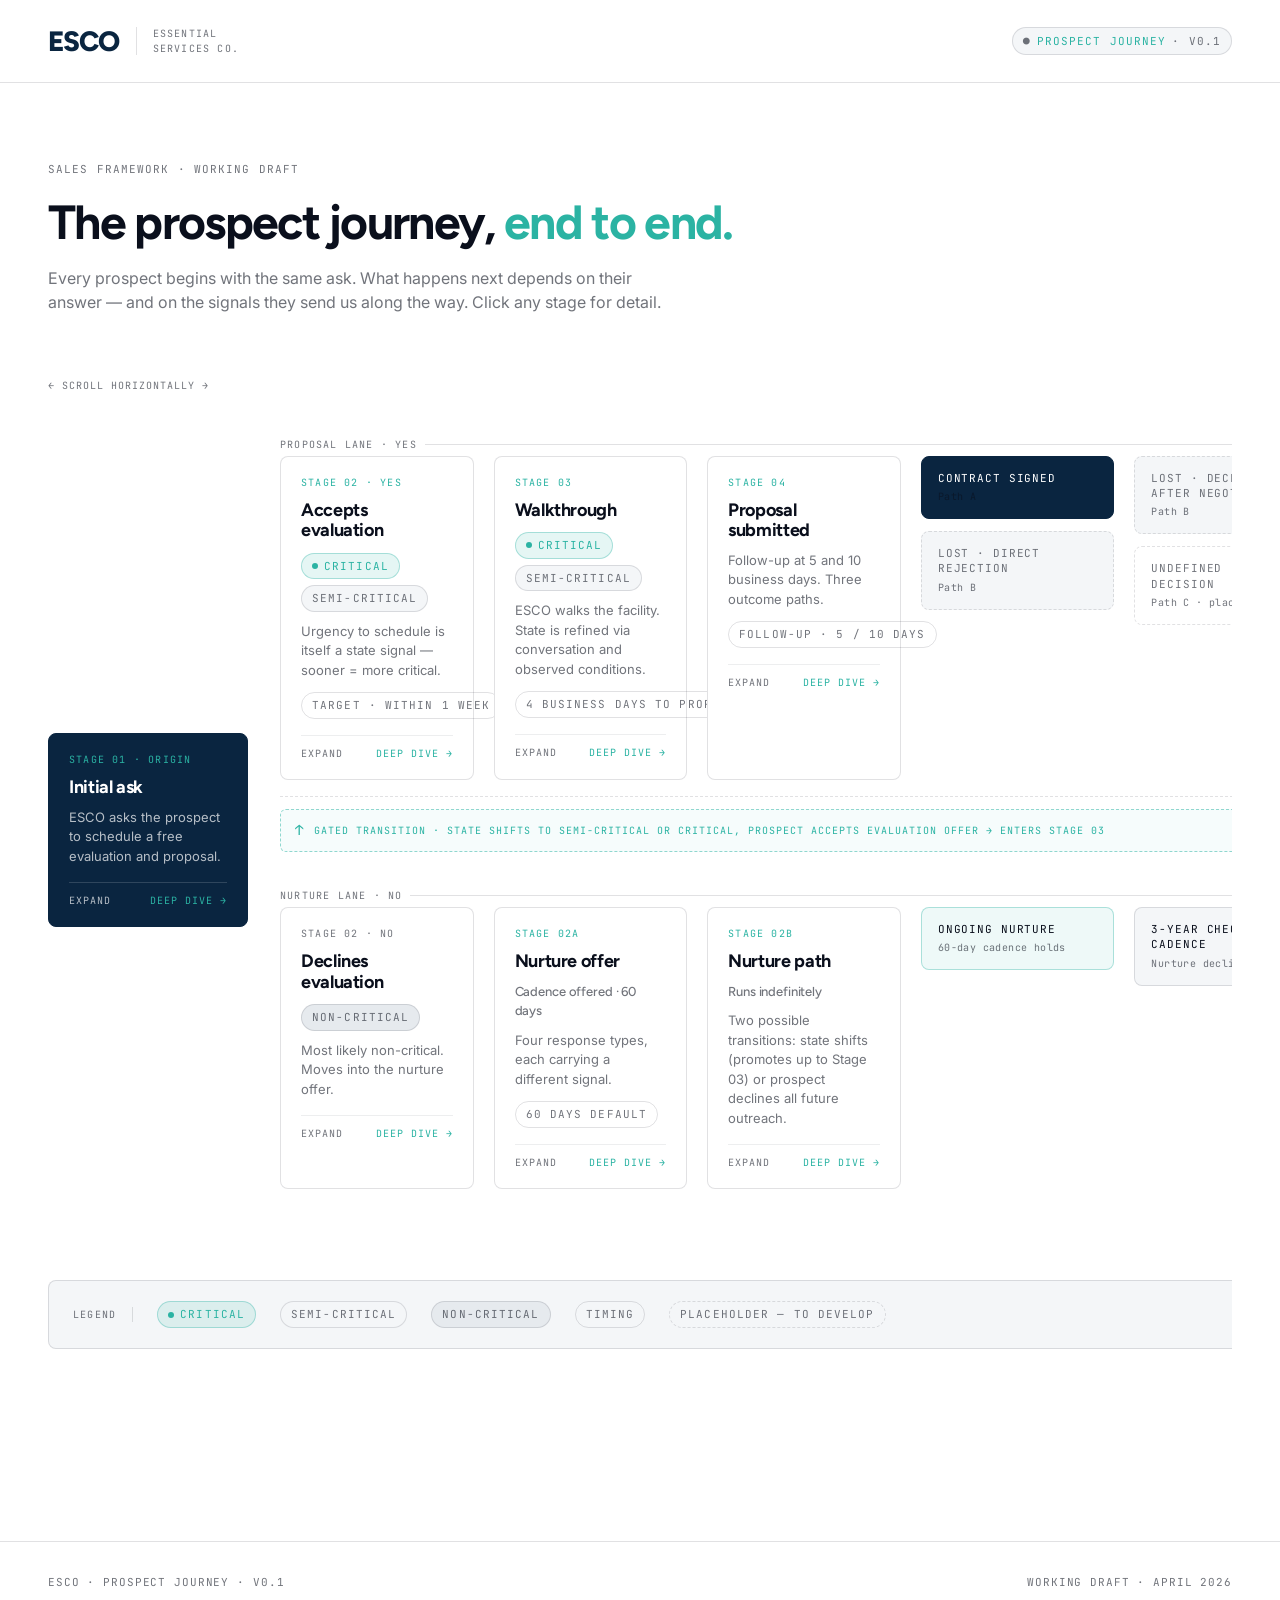
==== index.html @ 33925406 "build site map" ====
<!doctype html>
<html lang="en">
<head>
<meta charset="utf-8" />
<meta name="viewport" content="width=device-width, initial-scale=1" />
<title>ESCO — Prospect Journey</title>
<link rel="preconnect" href="https://fonts.googleapis.com">
<link rel="preconnect" href="https://fonts.gstatic.com" crossorigin>
<link rel="stylesheet" href="https://fonts.googleapis.com/css2?family=Figtree:wght@400;500;600;700;800&family=Inter:wght@400;500;600;700&family=JetBrains+Mono:wght@400;500&display=swap" />
<link rel="stylesheet" href="esco.css" />
<style>
  /* Journey map layout ---------------------------- */
  .journey {
    padding: 20px 0 96px;
    overflow-x: auto;
  }
  .journey-scroll {
    min-width: 1280px;
  }
  .lane-labels {
    display: grid;
    grid-template-columns: 180px 1fr;
    gap: 24px;
    margin-bottom: 16px;
  }
  .lane-labels .label-col {
    display: flex;
    flex-direction: column;
    gap: 8px;
  }
  .lane-labels .lane-label {
    font-family: var(--mono);
    font-size: 10px;
    letter-spacing: 0.12em;
    text-transform: uppercase;
    color: var(--muted);
  }

  /* Two-lane grid --------------------------------- */
  .journey-grid {
    display: grid;
    grid-template-columns: 200px 1fr;
    gap: 32px;
    align-items: stretch;
  }
  .origin-col {
    display: flex;
    align-items: center;
  }
  .lanes {
    display: grid;
    grid-template-rows: 1fr auto 1fr;
    gap: 0;
    position: relative;
  }
  .lane {
    position: relative;
    padding: 16px 0;
  }
  .lane-proposal {
    border-bottom: 1px dashed var(--line);
  }
  .lane-nurture {
    padding-top: 24px;
  }
  .lane-gap {
    min-height: 48px;
    position: relative;
  }

  /* Stage cards ----------------------------------- */
  .stage-row {
    display: grid;
    grid-template-columns: repeat(auto-fit, minmax(220px, 1fr));
    gap: 24px;
    align-items: start;
  }
  .stage {
    background: var(--paper);
    border: 1px solid var(--line);
    border-radius: 8px;
    padding: 18px 20px;
    display: flex;
    flex-direction: column;
    gap: 10px;
    cursor: pointer;
    transition: border-color 0.15s ease, transform 0.15s ease, box-shadow 0.15s ease;
    text-decoration: none;
    color: inherit;
    position: relative;
  }
  .stage:hover {
    border-color: var(--primary);
    transform: translateY(-1px);
    box-shadow: 0 8px 24px rgba(10, 37, 64, 0.08);
  }
  .stage .stage-num {
    font-family: var(--mono);
    font-size: 10px;
    letter-spacing: 0.12em;
    text-transform: uppercase;
    color: var(--accent);
  }
  .stage .stage-title {
    font-family: var(--display);
    font-weight: 700;
    font-size: 18px;
    letter-spacing: -0.02em;
    line-height: 1.15;
    color: var(--ink);
  }
  .stage .stage-sub {
    font-family: var(--display);
    font-weight: 500;
    font-size: 13px;
    color: var(--muted);
    letter-spacing: -0.01em;
  }
  .stage .stage-body {
    font-size: 13px;
    color: var(--muted);
    line-height: 1.5;
  }
  .stage .stage-chips {
    display: flex;
    flex-wrap: wrap;
    gap: 6px;
    margin-top: 2px;
  }
  .stage .stage-footer {
    display: flex;
    justify-content: space-between;
    align-items: center;
    margin-top: 6px;
    padding-top: 10px;
    border-top: 1px solid var(--line-soft);
  }
  .stage .expand-btn {
    font-family: var(--mono);
    font-size: 10px;
    letter-spacing: 0.1em;
    text-transform: uppercase;
    color: var(--muted);
    background: transparent;
    border: none;
    cursor: pointer;
    padding: 0;
  }
  .stage .expand-btn:hover { color: var(--ink); }
  .stage .deep-link {
    font-family: var(--mono);
    font-size: 10px;
    letter-spacing: 0.1em;
    text-transform: uppercase;
    color: var(--accent);
  }
  .stage .expandable {
    display: none;
    font-size: 13px;
    color: var(--ink);
    line-height: 1.5;
    padding-top: 8px;
    border-top: 1px dashed var(--line);
    margin-top: 4px;
  }
  .stage.open .expandable { display: block; }
  .stage .expandable ul {
    margin: 6px 0 0;
    padding-left: 18px;
    color: var(--muted);
  }
  .stage .expandable li { margin-bottom: 4px; }

  /* Origin stage (Stage 1) ------------------------ */
  .stage-origin {
    background: var(--primary);
    color: #fff;
    border-color: var(--primary);
    min-height: 180px;
    justify-content: center;
  }
  .stage-origin:hover { border-color: var(--accent); }
  .stage-origin .stage-num { color: var(--accent); }
  .stage-origin .stage-title { color: #fff; }
  .stage-origin .stage-body { color: rgba(255,255,255,0.7); }
  .stage-origin .stage-footer { border-top-color: rgba(255,255,255,0.15); }
  .stage-origin .expand-btn { color: rgba(255,255,255,0.7); }
  .stage-origin .expand-btn:hover { color: #fff; }
  .stage-origin .deep-link { color: var(--accent); }

  /* Stage 2 decision variants --------------------- */
  .stage-decision-yes .stage-num { color: var(--accent); }
  .stage-decision-no .stage-num { color: var(--muted); }

  /* Termini --------------------------------------- */
  .terminus {
    border: 1px solid var(--line);
    border-radius: 8px;
    padding: 14px 16px;
    background: var(--paper-2);
    font-family: var(--mono);
    font-size: 11px;
    letter-spacing: 0.08em;
    text-transform: uppercase;
    color: var(--ink);
    line-height: 1.4;
  }
  .terminus.terminus-win {
    background: var(--primary);
    color: #fff;
    border-color: var(--primary);
  }
  .terminus.terminus-loss {
    border-style: dashed;
    color: var(--muted);
  }
  .terminus.terminus-placeholder {
    border-style: dashed;
    background: transparent;
    color: var(--muted);
  }
  .terminus.terminus-ongoing {
    background: rgba(43, 179, 163, 0.08);
    border-color: rgba(43, 179, 163, 0.35);
    color: var(--ink);
  }
  .terminus small {
    display: block;
    font-weight: 400;
    color: var(--muted);
    font-size: 10px;
    margin-top: 4px;
    text-transform: none;
    letter-spacing: 0.04em;
  }

  /* Flow section layout --------------------------- */
  .flow-col {
    display: flex;
    flex-direction: column;
    gap: 20px;
  }
  .flow-col > .flow-row {
    display: grid;
    grid-template-columns: repeat(4, minmax(0, 1fr));
    gap: 20px;
    align-items: stretch;
  }
  .flow-row.cols-3 { grid-template-columns: repeat(3, minmax(0, 1fr)); }
  .flow-row.cols-2 { grid-template-columns: repeat(2, minmax(0, 1fr)); }
  .flow-row.cols-5 { grid-template-columns: repeat(5, minmax(0, 1fr)); }

  .flow-label {
    font-family: var(--mono);
    font-size: 10px;
    letter-spacing: 0.12em;
    text-transform: uppercase;
    color: var(--muted);
    display: flex;
    align-items: center;
    gap: 8px;
    margin-bottom: 4px;
  }
  .flow-label::after {
    content: "";
    flex: 1;
    height: 1px;
    background: var(--line);
  }

  /* Gated transition marker ----------------------- */
  .gate-marker {
    position: relative;
    margin: 12px 0;
    border: 1px dashed rgba(43, 179, 163, 0.5);
    background: rgba(43, 179, 163, 0.04);
    border-radius: 6px;
    padding: 10px 14px;
    font-family: var(--mono);
    font-size: 10px;
    letter-spacing: 0.1em;
    text-transform: uppercase;
    color: var(--accent);
    display: flex;
    align-items: center;
    gap: 10px;
  }
  .gate-marker::before {
    content: "↑";
    font-size: 14px;
    font-weight: bold;
  }

  /* Legend ---------------------------------------- */
  .legend {
    margin: 40px 0 0;
    padding: 20px 24px;
    background: var(--paper-2);
    border: 1px solid var(--line);
    border-radius: 8px;
    display: flex;
    flex-wrap: wrap;
    gap: 24px;
    align-items: center;
  }
  .legend-title {
    font-family: var(--mono);
    font-size: 10px;
    letter-spacing: 0.12em;
    text-transform: uppercase;
    color: var(--muted);
    padding-right: 16px;
    border-right: 1px solid var(--line);
  }
  .legend-item {
    display: flex;
    align-items: center;
    gap: 8px;
    font-size: 12px;
    color: var(--muted);
  }

  /* Horizontal scroll hint ------------------------ */
  .scroll-hint {
    display: none;
    font-family: var(--mono);
    font-size: 10px;
    letter-spacing: 0.1em;
    text-transform: uppercase;
    color: var(--muted);
    padding: 8px 0;
  }
  @media (max-width: 1280px) {
    .scroll-hint { display: block; }
  }
</style>
</head>
<body>

<header class="site-header">
  <div class="container">
    <div class="logo-lockup">
      <span class="wordmark">ESCO</span>
      <span class="divider"></span>
      <span class="subtext">Essential<br>Services Co.</span>
    </div>
    <span class="kicker">● <span style="color:var(--accent)">Prospect Journey</span> · v0.1</span>
  </div>
</header>

<main class="container">

  <section class="page-intro">
    <span class="kicker plain">Sales Framework · Working Draft</span>
    <h1>The prospect journey, <em>end to end.</em></h1>
    <p class="lede">Every prospect begins with the same ask. What happens next depends on their answer — and on the signals they send us along the way. Click any stage for detail.</p>
  </section>

  <div class="scroll-hint">← scroll horizontally →</div>

  <section class="journey">
    <div class="journey-scroll">

      <div class="journey-grid">

        <!-- ORIGIN: Stage 1 ---------------------- -->
        <div class="origin-col">
          <a href="stage-1.html" class="stage stage-origin" data-stage="1">
            <span class="stage-num">Stage 01 · Origin</span>
            <span class="stage-title">Initial ask</span>
            <div class="stage-body">ESCO asks the prospect to schedule a free evaluation and proposal.</div>
            <div class="stage-footer">
              <button class="expand-btn" type="button" onclick="toggleStage(event, this)">Expand</button>
              <span class="deep-link">Deep dive →</span>
            </div>
            <div class="expandable">
              This is the same opening ask for every prospect, regardless of size or vertical. The response sends them down one of two lanes.
            </div>
          </a>
        </div>

        <!-- LANES ------------------------------- -->
        <div class="lanes">

          <!-- PROPOSAL LANE (TOP) -->
          <div class="lane lane-proposal">
            <div class="flow-label">Proposal Lane · Yes</div>

            <div class="flow-col">
              <div class="flow-row cols-5">

                <!-- Stage 2 Yes -->
                <a href="stage-2.html" class="stage stage-decision-yes" data-stage="2y">
                  <span class="stage-num">Stage 02 · Yes</span>
                  <span class="stage-title">Accepts evaluation</span>
                  <div class="stage-chips">
                    <span class="chip chip-critical">Critical</span>
                    <span class="chip chip-semi">Semi-critical</span>
                  </div>
                  <div class="stage-body">Urgency to schedule is itself a state signal — sooner = more critical.</div>
                  <div class="stage-chips">
                    <span class="chip chip-timing">Target · within 1 week</span>
                  </div>
                  <div class="stage-footer">
                    <button class="expand-btn" type="button" onclick="toggleStage(event, this)">Expand</button>
                    <span class="deep-link">Deep dive →</span>
                  </div>
                  <div class="expandable">
                    Walkthrough interval is typically set by the prospect, not ESCO. Very short requested intervals (days, not weeks) read as critical.
                  </div>
                </a>

                <!-- Stage 3 -->
                <a href="stage-3.html" class="stage" data-stage="3">
                  <span class="stage-num">Stage 03</span>
                  <span class="stage-title">Walkthrough</span>
                  <div class="stage-chips">
                    <span class="chip chip-critical">Critical</span>
                    <span class="chip chip-semi">Semi-critical</span>
                  </div>
                  <div class="stage-body">ESCO walks the facility. State is refined via conversation and observed conditions.</div>
                  <div class="stage-chips">
                    <span class="chip chip-timing">4 Business Days to Proposal</span>
                  </div>
                  <div class="stage-footer">
                    <button class="expand-btn" type="button" onclick="toggleStage(event, this)">Expand</button>
                    <span class="deep-link">Deep dive →</span>
                  </div>
                  <div class="expandable">
                    A proposal is always produced. Where constraints would disqualify, ESCO prices the proposal to the constraint instead of declining.
                  </div>
                </a>

                <!-- Stage 4 -->
                <a href="stage-4.html" class="stage" data-stage="4">
                  <span class="stage-num">Stage 04</span>
                  <span class="stage-title">Proposal submitted</span>
                  <div class="stage-body">Follow-up at 5 and 10 business days. Three outcome paths.</div>
                  <div class="stage-chips">
                    <span class="chip chip-timing">Follow-up · 5 / 10 days</span>
                  </div>
                  <div class="stage-footer">
                    <button class="expand-btn" type="button" onclick="toggleStage(event, this)">Expand</button>
                    <span class="deep-link">Deep dive →</span>
                  </div>
                  <div class="expandable">
                    <strong>Path A:</strong> accepted → references → negotiation → signed.<br>
                    <strong>Path B:</strong> rejected (direct or post-negotiation).<br>
                    <strong>Path C:</strong> no clear decision communicated.
                  </div>
                </a>

                <!-- Termini column 1 -->
                <div class="flow-col" style="gap: 12px;">
                  <div class="terminus terminus-win">
                    Contract signed
                    <small>Path A</small>
                  </div>
                  <div class="terminus terminus-loss">
                    Lost · direct rejection
                    <small>Path B</small>
                  </div>
                </div>

                <!-- Termini column 2 -->
                <div class="flow-col" style="gap: 12px;">
                  <div class="terminus terminus-loss">
                    Lost · declined after negotiation
                    <small>Path B</small>
                  </div>
                  <div class="terminus terminus-placeholder">
                    Undefined · no clear decision
                    <small>Path C · placeholder</small>
                  </div>
                </div>

              </div>
            </div>
          </div>

          <!-- GATE MARKER -->
          <div class="lane-gap">
            <div class="gate-marker">
              Gated transition · state shifts to semi-critical or critical, prospect accepts evaluation offer → enters Stage 03
            </div>
          </div>

          <!-- NURTURE LANE (BOTTOM) -->
          <div class="lane lane-nurture">
            <div class="flow-label">Nurture Lane · No</div>

            <div class="flow-col">
              <div class="flow-row cols-5">

                <!-- Stage 2 No -->
                <a href="stage-2.html" class="stage stage-decision-no" data-stage="2n">
                  <span class="stage-num">Stage 02 · No</span>
                  <span class="stage-title">Declines evaluation</span>
                  <div class="stage-chips">
                    <span class="chip chip-non">Non-critical</span>
                  </div>
                  <div class="stage-body">Most likely non-critical. Moves into the nurture offer.</div>
                  <div class="stage-footer">
                    <button class="expand-btn" type="button" onclick="toggleStage(event, this)">Expand</button>
                    <span class="deep-link">Deep dive →</span>
                  </div>
                  <div class="expandable">
                    The "no" here is a signal but not a final state — state can shift as facility conditions or leadership change.
                  </div>
                </a>

                <!-- Stage 2a -->
                <a href="stage-2a.html" class="stage" data-stage="2a">
                  <span class="stage-num">Stage 02a</span>
                  <span class="stage-title">Nurture offer</span>
                  <div class="stage-sub">Cadence offered · 60 days</div>
                  <div class="stage-body">Four response types, each carrying a different signal.</div>
                  <div class="stage-chips">
                    <span class="chip chip-timing">60 Days default</span>
                  </div>
                  <div class="stage-footer">
                    <button class="expand-btn" type="button" onclick="toggleStage(event, this)">Expand</button>
                    <span class="deep-link">Deep dive →</span>
                  </div>
                  <div class="expandable">
                    <ul>
                      <li>Eager → likely semi-critical</li>
                      <li>Sets specific date / alt. cadence → likely semi-critical</li>
                      <li>Accepts hedgingly / asks to extend → likely non-critical</li>
                      <li>Declines nurture → 3-year check-in</li>
                    </ul>
                  </div>
                </a>

                <!-- Stage 2b -->
                <a href="stage-2b.html" class="stage" data-stage="2b">
                  <span class="stage-num">Stage 02b</span>
                  <span class="stage-title">Nurture path</span>
                  <div class="stage-sub">Runs indefinitely</div>
                  <div class="stage-body">Two possible transitions: state shifts (promotes up to Stage 03) or prospect declines all future outreach.</div>
                  <div class="stage-footer">
                    <button class="expand-btn" type="button" onclick="toggleStage(event, this)">Expand</button>
                    <span class="deep-link">Deep dive →</span>
                  </div>
                  <div class="expandable">
                    State-change signals: requests for shorter follow-up intervals, acceptance of a walkthrough, communication of dissatisfaction with current vendor.
                  </div>
                </a>

                <!-- Nurture termini column 1 -->
                <div class="flow-col" style="gap: 12px;">
                  <div class="terminus terminus-ongoing">
                    Ongoing nurture
                    <small>60-day cadence holds</small>
                  </div>
                </div>

                <!-- Nurture termini column 2 -->
                <div class="flow-col" style="gap: 12px;">
                  <div class="terminus">
                    3-year check-in cadence
                    <small>Nurture declined</small>
                  </div>
                </div>

              </div>
            </div>
          </div>
        </div>

      </div>

      <!-- LEGEND ------------------------------------ -->
      <div class="legend">
        <span class="legend-title">Legend</span>
        <span class="legend-item"><span class="chip chip-critical">Critical</span></span>
        <span class="legend-item"><span class="chip chip-semi">Semi-critical</span></span>
        <span class="legend-item"><span class="chip chip-non">Non-critical</span></span>
        <span class="legend-item"><span class="chip chip-timing">Timing</span></span>
        <span class="legend-item"><span class="chip chip-placeholder">Placeholder — to develop</span></span>
      </div>

    </div>
  </section>

</main>

<footer class="site-footer">
  <div class="container">
    <span>ESCO · Prospect Journey · v0.1</span>
    <span>Working draft · April 2026</span>
  </div>
</footer>

<script>
  function toggleStage(e, btn) {
    e.preventDefault();
    e.stopPropagation();
    const card = btn.closest('.stage');
    const isOpen = card.classList.toggle('open');
    btn.textContent = isOpen ? 'Collapse' : 'Expand';
  }
</script>

</body>
</html>
---- esco.css ----
/* ESCO — shared styles
   Tokens and patterns per brand spec v0.1
   ======================================= */

:root {
  --primary: #0A2540;
  --primary-2: #0D2D4D;
  --accent:  #2BB3A3;
  --paper:   #FFFFFF;
  --paper-2: #F4F6F8;
  --paper-3: #E6EAEE;
  --ink:     #0A0F1C;
  --line:      rgba(10, 15, 28, 0.12);
  --line-soft: rgba(10, 15, 28, 0.07);
  --muted:     rgba(10, 15, 28, 0.58);

  --display: 'Figtree', system-ui, sans-serif;
  --body:    'Inter', system-ui, sans-serif;
  --mono:    'JetBrains Mono', ui-monospace, monospace;
}

* { box-sizing: border-box; }
html, body { margin: 0; padding: 0; }
body {
  font-family: var(--body);
  background: var(--paper);
  color: var(--ink);
  line-height: 1.5;
  -webkit-font-smoothing: antialiased;
  -moz-osx-font-smoothing: grayscale;
}

h1, h2, h3, h4 {
  font-family: var(--display);
  font-weight: 700;
  letter-spacing: -0.03em;
  margin: 0;
}

a { color: inherit; text-decoration: none; }

/* Layout ------------------------------------------- */
.container {
  max-width: 1360px;
  margin: 0 auto;
  padding: 0 48px;
}

@media (max-width: 768px) {
  .container { padding: 0 24px; }
}

/* Header ------------------------------------------- */
.site-header {
  border-bottom: 1px solid var(--line);
  background: var(--paper);
}
.site-header .container {
  display: flex;
  align-items: center;
  justify-content: space-between;
  padding-top: 20px;
  padding-bottom: 20px;
}
.logo-lockup {
  display: flex;
  align-items: center;
  gap: 16px;
  color: var(--ink);
}
.logo-lockup .wordmark {
  font-family: var(--display);
  font-weight: 800;
  font-size: 28px;
  letter-spacing: -0.03em;
  color: var(--primary);
}
.logo-lockup .divider {
  width: 1px;
  height: 28px;
  background: var(--line);
}
.logo-lockup .subtext {
  font-family: var(--mono);
  font-size: 10px;
  letter-spacing: 0.12em;
  color: var(--muted);
  text-transform: uppercase;
  line-height: 1.5;
}

/* Kicker chips ------------------------------------- */
.kicker {
  display: inline-flex;
  align-items: center;
  gap: 6px;
  font-family: var(--mono);
  font-size: 11px;
  letter-spacing: 0.1em;
  text-transform: uppercase;
  color: var(--muted);
  background: var(--paper-2);
  border: 1px solid var(--line);
  border-radius: 999px;
  padding: 5px 10px;
}
.kicker.plain {
  background: transparent;
  border: none;
  padding: 0;
}

/* State chips -------------------------------------- */
.chip {
  display: inline-flex;
  align-items: center;
  gap: 6px;
  font-family: var(--mono);
  font-size: 11px;
  letter-spacing: 0.1em;
  text-transform: uppercase;
  border-radius: 999px;
  padding: 4px 10px;
  white-space: nowrap;
}
.chip-critical {
  background: rgba(43, 179, 163, 0.12);
  color: var(--accent);
  border: 1px solid rgba(43, 179, 163, 0.35);
}
.chip-critical::before {
  content: "";
  width: 6px; height: 6px;
  border-radius: 50%;
  background: var(--accent);
}
.chip-semi {
  background: var(--paper-2);
  color: var(--muted);
  border: 1px solid var(--line);
}
.chip-non {
  background: var(--paper-3);
  color: var(--muted);
  border: 1px solid var(--line);
}
.chip-timing {
  background: transparent;
  color: var(--muted);
  border: 1px solid var(--line);
}
.chip-placeholder {
  background: transparent;
  color: var(--muted);
  border: 1px dashed var(--line);
}

/* Buttons & links ---------------------------------- */
.btn {
  display: inline-flex;
  align-items: center;
  gap: 8px;
  padding: 12px 20px;
  border-radius: 4px;
  font-family: var(--body);
  font-weight: 500;
  font-size: 14px;
  cursor: pointer;
  border: 1px solid transparent;
  transition: background 0.15s ease, color 0.15s ease;
}
.btn-primary { background: var(--primary); color: #fff; }
.btn-primary:hover { background: var(--primary-2); }
.btn-ghost {
  background: transparent;
  color: var(--ink);
  border-color: var(--line);
}
.btn-ghost:hover { background: var(--paper-2); }

.text-link {
  font-family: var(--mono);
  font-size: 11px;
  letter-spacing: 0.1em;
  text-transform: uppercase;
  color: var(--accent);
  border-bottom: 1px solid rgba(43, 179, 163, 0.4);
  padding-bottom: 1px;
  transition: border-color 0.15s ease;
}
.text-link:hover { border-bottom-color: var(--accent); }

/* Page kicker / title block ------------------------ */
.page-intro {
  padding: 72px 0 40px;
}
.page-intro .kicker { margin-bottom: 20px; }
.page-intro h1 {
  font-size: 48px;
  line-height: 1.0;
  letter-spacing: -0.035em;
  font-weight: 700;
  max-width: 780px;
}
.page-intro h1 em {
  font-style: normal;
  color: var(--accent);
}
.page-intro .lede {
  margin-top: 20px;
  max-width: 640px;
  color: var(--muted);
  font-size: 16px;
}

/* Footer ------------------------------------------- */
.site-footer {
  margin-top: 96px;
  border-top: 1px solid var(--line);
  padding: 32px 0;
}
.site-footer .container {
  display: flex;
  justify-content: space-between;
  align-items: center;
  font-family: var(--mono);
  font-size: 11px;
  letter-spacing: 0.08em;
  text-transform: uppercase;
  color: var(--muted);
}

/* Deep-dive page layout ---------------------------- */
.stage-nav {
  border-bottom: 1px solid var(--line);
  background: var(--paper-2);
  padding: 14px 0;
}
.stage-nav .container {
  display: flex;
  align-items: center;
  gap: 4px;
  flex-wrap: wrap;
}
.stage-nav .nav-label {
  font-family: var(--mono);
  font-size: 10px;
  letter-spacing: 0.12em;
  text-transform: uppercase;
  color: var(--muted);
  padding-right: 16px;
  border-right: 1px solid var(--line);
  margin-right: 12px;
}
.stage-nav a {
  font-family: var(--mono);
  font-size: 11px;
  letter-spacing: 0.08em;
  text-transform: uppercase;
  color: var(--muted);
  padding: 6px 10px;
  border-radius: 4px;
  transition: background 0.15s ease, color 0.15s ease;
}
.stage-nav a:hover { background: var(--paper); color: var(--ink); }
.stage-nav a.active {
  background: var(--primary);
  color: #fff;
}

.back-link {
  display: inline-flex;
  align-items: center;
  gap: 6px;
  font-family: var(--mono);
  font-size: 11px;
  letter-spacing: 0.1em;
  text-transform: uppercase;
  color: var(--muted);
  margin-bottom: 16px;
}
.back-link:hover { color: var(--ink); }

.detail-grid {
  display: grid;
  grid-template-columns: 1fr 320px;
  gap: 48px;
  align-items: start;
  margin-top: 24px;
}
@media (max-width: 900px) {
  .detail-grid { grid-template-columns: 1fr; gap: 32px; }
}

.detail-main h2 {
  font-size: 20px;
  font-weight: 700;
  letter-spacing: -0.02em;
  margin: 32px 0 12px;
}
.detail-main h2:first-child { margin-top: 0; }
.detail-main p {
  color: var(--ink);
  font-size: 15px;
  max-width: 66ch;
  margin: 0 0 12px;
}
.detail-main ul {
  margin: 0 0 16px;
  padding-left: 20px;
  color: var(--ink);
  font-size: 15px;
}
.detail-main ul li { margin-bottom: 8px; }
.detail-main strong { font-weight: 600; }

.side-card {
  background: var(--paper-2);
  border: 1px solid var(--line);
  border-radius: 8px;
  padding: 20px 22px;
  margin-bottom: 16px;
}
.side-card h3 {
  font-family: var(--mono);
  font-size: 10px;
  letter-spacing: 0.14em;
  text-transform: uppercase;
  color: var(--muted);
  font-weight: 500;
  margin-bottom: 12px;
  letter-spacing: 0.14em;
}
.side-card .chip { margin: 2px 4px 2px 0; }
.side-card p {
  font-size: 13px;
  color: var(--ink);
  margin: 0 0 8px;
}
.side-card p:last-child { margin-bottom: 0; }
.side-card .spec-row {
  display: flex;
  justify-content: space-between;
  padding: 8px 0;
  border-bottom: 1px solid var(--line-soft);
  font-size: 12px;
}
.side-card .spec-row:last-child { border-bottom: none; }
.side-card .spec-row .label {
  font-family: var(--mono);
  color: var(--muted);
  letter-spacing: 0.08em;
  text-transform: uppercase;
  font-size: 10px;
}
.side-card .spec-row .value {
  font-family: var(--mono);
  color: var(--ink);
  font-size: 11px;
}

.signals-list {
  list-style: none;
  padding: 0;
  margin: 0;
}
.signals-list li {
  padding: 10px 0;
  border-bottom: 1px solid var(--line-soft);
  font-size: 13px;
  color: var(--ink);
}
.signals-list li:last-child { border-bottom: none; }
.signals-list li .signal-label {
  display: block;
  font-family: var(--mono);
  font-size: 10px;
  letter-spacing: 0.1em;
  text-transform: uppercase;
  color: var(--muted);
  margin-bottom: 4px;
}
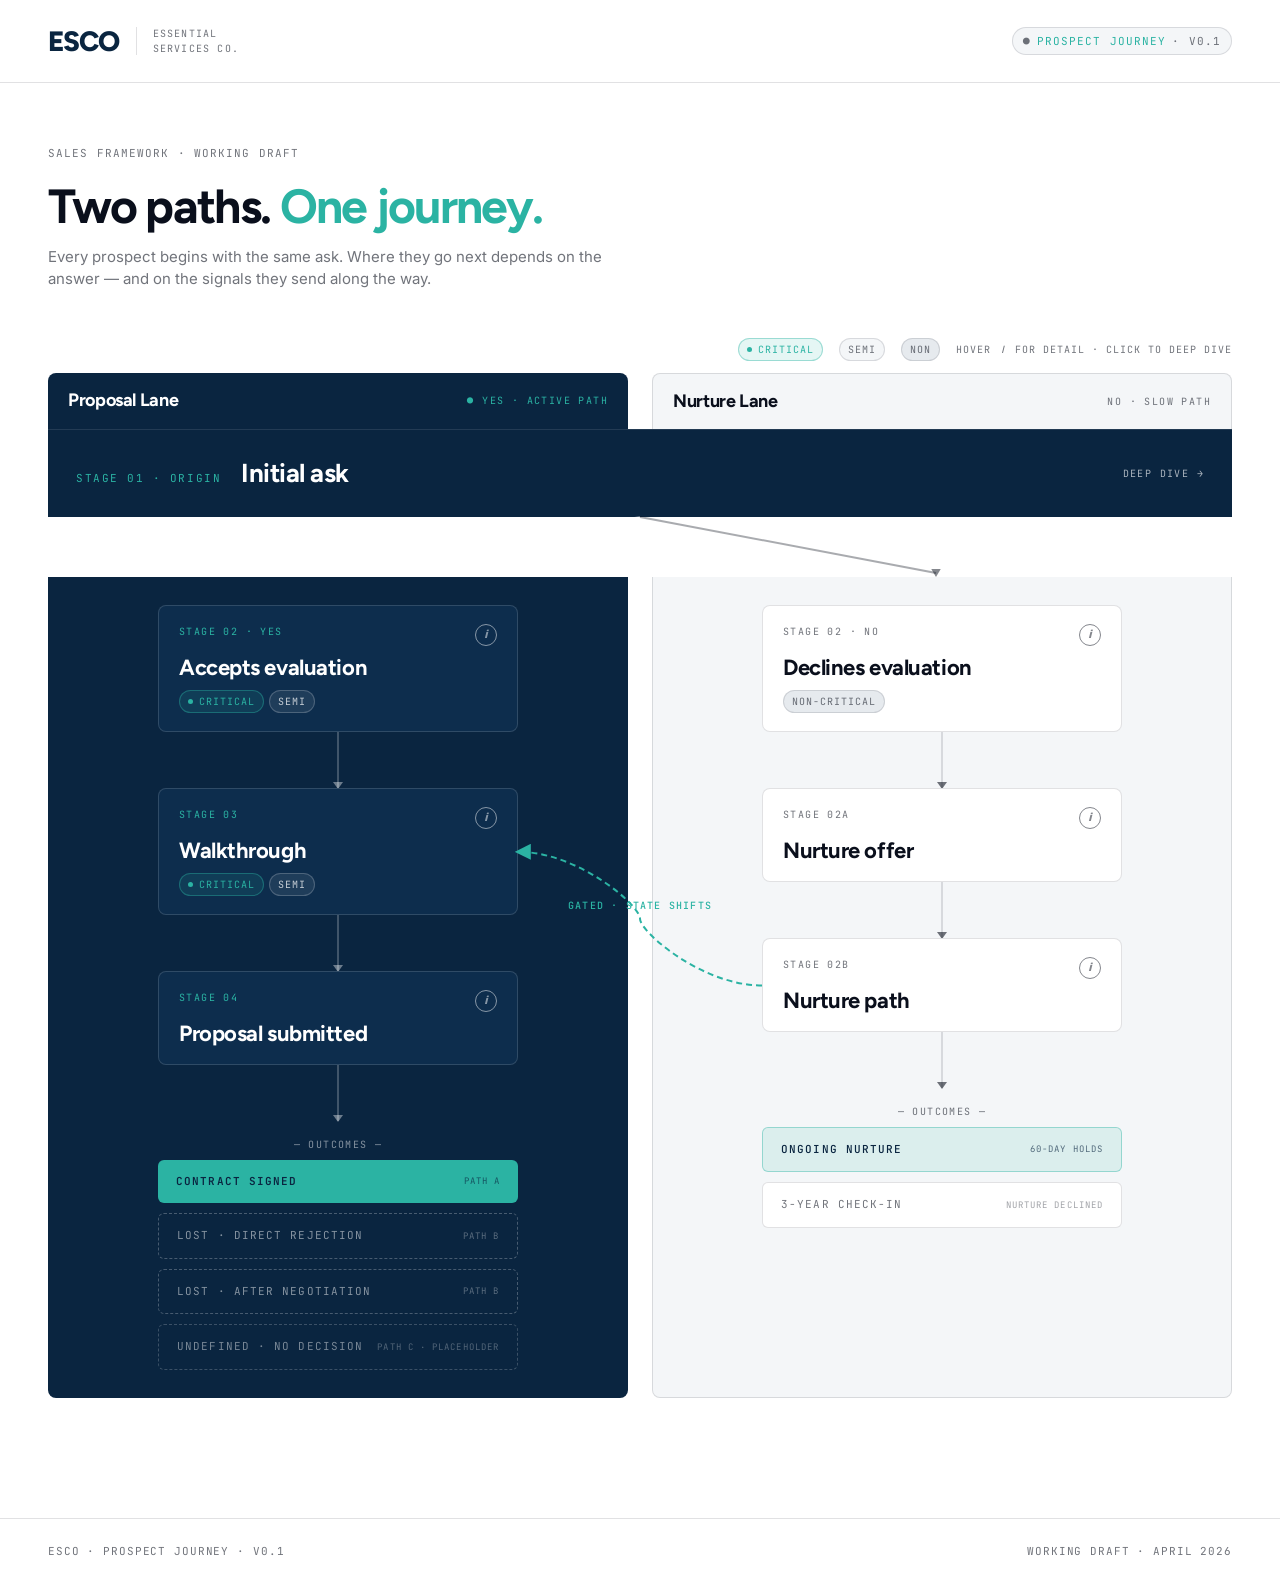
==== commit 5ff638f9: "update layout and style" ====
--- a/index.html
+++ b/index.html
@@ -8,332 +8,6 @@
 <link rel="preconnect" href="https://fonts.gstatic.com" crossorigin>
 <link rel="stylesheet" href="https://fonts.googleapis.com/css2?family=Figtree:wght@400;500;600;700;800&family=Inter:wght@400;500;600;700&family=JetBrains+Mono:wght@400;500&display=swap" />
 <link rel="stylesheet" href="esco.css" />
-<style>
-  /* Journey map layout ---------------------------- */
-  .journey {
-    padding: 20px 0 96px;
-    overflow-x: auto;
-  }
-  .journey-scroll {
-    min-width: 1280px;
-  }
-  .lane-labels {
-    display: grid;
-    grid-template-columns: 180px 1fr;
-    gap: 24px;
-    margin-bottom: 16px;
-  }
-  .lane-labels .label-col {
-    display: flex;
-    flex-direction: column;
-    gap: 8px;
-  }
-  .lane-labels .lane-label {
-    font-family: var(--mono);
-    font-size: 10px;
-    letter-spacing: 0.12em;
-    text-transform: uppercase;
-    color: var(--muted);
-  }
-
-  /* Two-lane grid --------------------------------- */
-  .journey-grid {
-    display: grid;
-    grid-template-columns: 200px 1fr;
-    gap: 32px;
-    align-items: stretch;
-  }
-  .origin-col {
-    display: flex;
-    align-items: center;
-  }
-  .lanes {
-    display: grid;
-    grid-template-rows: 1fr auto 1fr;
-    gap: 0;
-    position: relative;
-  }
-  .lane {
-    position: relative;
-    padding: 16px 0;
-  }
-  .lane-proposal {
-    border-bottom: 1px dashed var(--line);
-  }
-  .lane-nurture {
-    padding-top: 24px;
-  }
-  .lane-gap {
-    min-height: 48px;
-    position: relative;
-  }
-
-  /* Stage cards ----------------------------------- */
-  .stage-row {
-    display: grid;
-    grid-template-columns: repeat(auto-fit, minmax(220px, 1fr));
-    gap: 24px;
-    align-items: start;
-  }
-  .stage {
-    background: var(--paper);
-    border: 1px solid var(--line);
-    border-radius: 8px;
-    padding: 18px 20px;
-    display: flex;
-    flex-direction: column;
-    gap: 10px;
-    cursor: pointer;
-    transition: border-color 0.15s ease, transform 0.15s ease, box-shadow 0.15s ease;
-    text-decoration: none;
-    color: inherit;
-    position: relative;
-  }
-  .stage:hover {
-    border-color: var(--primary);
-    transform: translateY(-1px);
-    box-shadow: 0 8px 24px rgba(10, 37, 64, 0.08);
-  }
-  .stage .stage-num {
-    font-family: var(--mono);
-    font-size: 10px;
-    letter-spacing: 0.12em;
-    text-transform: uppercase;
-    color: var(--accent);
-  }
-  .stage .stage-title {
-    font-family: var(--display);
-    font-weight: 700;
-    font-size: 18px;
-    letter-spacing: -0.02em;
-    line-height: 1.15;
-    color: var(--ink);
-  }
-  .stage .stage-sub {
-    font-family: var(--display);
-    font-weight: 500;
-    font-size: 13px;
-    color: var(--muted);
-    letter-spacing: -0.01em;
-  }
-  .stage .stage-body {
-    font-size: 13px;
-    color: var(--muted);
-    line-height: 1.5;
-  }
-  .stage .stage-chips {
-    display: flex;
-    flex-wrap: wrap;
-    gap: 6px;
-    margin-top: 2px;
-  }
-  .stage .stage-footer {
-    display: flex;
-    justify-content: space-between;
-    align-items: center;
-    margin-top: 6px;
-    padding-top: 10px;
-    border-top: 1px solid var(--line-soft);
-  }
-  .stage .expand-btn {
-    font-family: var(--mono);
-    font-size: 10px;
-    letter-spacing: 0.1em;
-    text-transform: uppercase;
-    color: var(--muted);
-    background: transparent;
-    border: none;
-    cursor: pointer;
-    padding: 0;
-  }
-  .stage .expand-btn:hover { color: var(--ink); }
-  .stage .deep-link {
-    font-family: var(--mono);
-    font-size: 10px;
-    letter-spacing: 0.1em;
-    text-transform: uppercase;
-    color: var(--accent);
-  }
-  .stage .expandable {
-    display: none;
-    font-size: 13px;
-    color: var(--ink);
-    line-height: 1.5;
-    padding-top: 8px;
-    border-top: 1px dashed var(--line);
-    margin-top: 4px;
-  }
-  .stage.open .expandable { display: block; }
-  .stage .expandable ul {
-    margin: 6px 0 0;
-    padding-left: 18px;
-    color: var(--muted);
-  }
-  .stage .expandable li { margin-bottom: 4px; }
-
-  /* Origin stage (Stage 1) ------------------------ */
-  .stage-origin {
-    background: var(--primary);
-    color: #fff;
-    border-color: var(--primary);
-    min-height: 180px;
-    justify-content: center;
-  }
-  .stage-origin:hover { border-color: var(--accent); }
-  .stage-origin .stage-num { color: var(--accent); }
-  .stage-origin .stage-title { color: #fff; }
-  .stage-origin .stage-body { color: rgba(255,255,255,0.7); }
-  .stage-origin .stage-footer { border-top-color: rgba(255,255,255,0.15); }
-  .stage-origin .expand-btn { color: rgba(255,255,255,0.7); }
-  .stage-origin .expand-btn:hover { color: #fff; }
-  .stage-origin .deep-link { color: var(--accent); }
-
-  /* Stage 2 decision variants --------------------- */
-  .stage-decision-yes .stage-num { color: var(--accent); }
-  .stage-decision-no .stage-num { color: var(--muted); }
-
-  /* Termini --------------------------------------- */
-  .terminus {
-    border: 1px solid var(--line);
-    border-radius: 8px;
-    padding: 14px 16px;
-    background: var(--paper-2);
-    font-family: var(--mono);
-    font-size: 11px;
-    letter-spacing: 0.08em;
-    text-transform: uppercase;
-    color: var(--ink);
-    line-height: 1.4;
-  }
-  .terminus.terminus-win {
-    background: var(--primary);
-    color: #fff;
-    border-color: var(--primary);
-  }
-  .terminus.terminus-loss {
-    border-style: dashed;
-    color: var(--muted);
-  }
-  .terminus.terminus-placeholder {
-    border-style: dashed;
-    background: transparent;
-    color: var(--muted);
-  }
-  .terminus.terminus-ongoing {
-    background: rgba(43, 179, 163, 0.08);
-    border-color: rgba(43, 179, 163, 0.35);
-    color: var(--ink);
-  }
-  .terminus small {
-    display: block;
-    font-weight: 400;
-    color: var(--muted);
-    font-size: 10px;
-    margin-top: 4px;
-    text-transform: none;
-    letter-spacing: 0.04em;
-  }
-
-  /* Flow section layout --------------------------- */
-  .flow-col {
-    display: flex;
-    flex-direction: column;
-    gap: 20px;
-  }
-  .flow-col > .flow-row {
-    display: grid;
-    grid-template-columns: repeat(4, minmax(0, 1fr));
-    gap: 20px;
-    align-items: stretch;
-  }
-  .flow-row.cols-3 { grid-template-columns: repeat(3, minmax(0, 1fr)); }
-  .flow-row.cols-2 { grid-template-columns: repeat(2, minmax(0, 1fr)); }
-  .flow-row.cols-5 { grid-template-columns: repeat(5, minmax(0, 1fr)); }
-
-  .flow-label {
-    font-family: var(--mono);
-    font-size: 10px;
-    letter-spacing: 0.12em;
-    text-transform: uppercase;
-    color: var(--muted);
-    display: flex;
-    align-items: center;
-    gap: 8px;
-    margin-bottom: 4px;
-  }
-  .flow-label::after {
-    content: "";
-    flex: 1;
-    height: 1px;
-    background: var(--line);
-  }
-
-  /* Gated transition marker ----------------------- */
-  .gate-marker {
-    position: relative;
-    margin: 12px 0;
-    border: 1px dashed rgba(43, 179, 163, 0.5);
-    background: rgba(43, 179, 163, 0.04);
-    border-radius: 6px;
-    padding: 10px 14px;
-    font-family: var(--mono);
-    font-size: 10px;
-    letter-spacing: 0.1em;
-    text-transform: uppercase;
-    color: var(--accent);
-    display: flex;
-    align-items: center;
-    gap: 10px;
-  }
-  .gate-marker::before {
-    content: "↑";
-    font-size: 14px;
-    font-weight: bold;
-  }
-
-  /* Legend ---------------------------------------- */
-  .legend {
-    margin: 40px 0 0;
-    padding: 20px 24px;
-    background: var(--paper-2);
-    border: 1px solid var(--line);
-    border-radius: 8px;
-    display: flex;
-    flex-wrap: wrap;
-    gap: 24px;
-    align-items: center;
-  }
-  .legend-title {
-    font-family: var(--mono);
-    font-size: 10px;
-    letter-spacing: 0.12em;
-    text-transform: uppercase;
-    color: var(--muted);
-    padding-right: 16px;
-    border-right: 1px solid var(--line);
-  }
-  .legend-item {
-    display: flex;
-    align-items: center;
-    gap: 8px;
-    font-size: 12px;
-    color: var(--muted);
-  }
-
-  /* Horizontal scroll hint ------------------------ */
-  .scroll-hint {
-    display: none;
-    font-family: var(--mono);
-    font-size: 10px;
-    letter-spacing: 0.1em;
-    text-transform: uppercase;
-    color: var(--muted);
-    padding: 8px 0;
-  }
-  @media (max-width: 1280px) {
-    .scroll-hint { display: block; }
-  }
-</style>
 </head>
 <body>
 
@@ -352,236 +26,265 @@
 
   <section class="page-intro">
     <span class="kicker plain">Sales Framework · Working Draft</span>
-    <h1>The prospect journey, <em>end to end.</em></h1>
-    <p class="lede">Every prospect begins with the same ask. What happens next depends on their answer — and on the signals they send us along the way. Click any stage for detail.</p>
+    <h1>Two paths. <em>One journey.</em></h1>
+    <p class="lede">Every prospect begins with the same ask. Where they go next depends on the answer — and on the signals they send along the way.</p>
   </section>
 
-  <div class="scroll-hint">← scroll horizontally →</div>
-
-  <section class="journey">
-    <div class="journey-scroll">
-
-      <div class="journey-grid">
-
-        <!-- ORIGIN: Stage 1 ---------------------- -->
-        <div class="origin-col">
-          <a href="stage-1.html" class="stage stage-origin" data-stage="1">
-            <span class="stage-num">Stage 01 · Origin</span>
-            <span class="stage-title">Initial ask</span>
-            <div class="stage-body">ESCO asks the prospect to schedule a free evaluation and proposal.</div>
-            <div class="stage-footer">
-              <button class="expand-btn" type="button" onclick="toggleStage(event, this)">Expand</button>
-              <span class="deep-link">Deep dive →</span>
-            </div>
-            <div class="expandable">
-              This is the same opening ask for every prospect, regardless of size or vertical. The response sends them down one of two lanes.
-            </div>
-          </a>
+  <div class="map">
+
+    <!-- Legend, small -->
+    <div class="map-legend" aria-label="Legend">
+      <span class="legend-item"><span class="chip chip-critical">Critical</span></span>
+      <span class="legend-item"><span class="chip chip-semi">Semi</span></span>
+      <span class="legend-item"><span class="chip chip-non">Non</span></span>
+      <span class="legend-item">Hover <em style="font-style:italic;font-family:var(--display);color:var(--muted);margin: 0 4px;">i</em> for detail · click to deep dive</span>
+    </div>
+
+    <!-- Lane headers -->
+    <div class="lane-headers">
+      <div class="lane-header lane-header-proposal">
+        <span class="lane-name">Proposal Lane</span>
+        <span class="lane-kicker">● Yes · active path</span>
+      </div>
+      <div class="lane-header lane-header-nurture">
+        <span class="lane-name">Nurture Lane</span>
+        <span class="lane-kicker">No · slow path</span>
+      </div>
+    </div>
+
+    <!-- Origin: Stage 1 spans both lanes -->
+    <a class="origin-card" href="stage-1.html">
+      <div class="origin-text">
+        <span class="origin-num">Stage 01 · Origin</span>
+        <span class="origin-title">Initial ask</span>
+      </div>
+      <span class="origin-link">Deep dive →</span>
+    </a>
+
+    <!-- Fan-out arrows from origin into each lane -->
+    <div class="fan-row">
+      <svg class="fan-svg" viewBox="0 0 1000 60" preserveAspectRatio="none">
+        <!-- Left fan: origin center to proposal lane center -->
+        <path d="M 500 0 L 250 56" stroke="rgba(255,255,255,0.4)" stroke-width="2" fill="none" />
+        <polygon points="250,60 246,52 254,52" fill="rgba(255,255,255,0.5)" />
+        <!-- Right fan: origin center to nurture lane center -->
+        <path d="M 500 0 L 750 56" stroke="rgba(10,15,28,0.35)" stroke-width="2" fill="none" />
+        <polygon points="750,60 746,52 754,52" fill="rgba(10,15,28,0.5)" />
+      </svg>
+    </div>
+
+    <!-- Two lanes side by side -->
+    <div class="lanes-row" id="lanesRow">
+
+      <!-- ================= PROPOSAL LANE ================= -->
+      <div class="lane lane-proposal">
+        <div class="stage-list">
+
+          <!-- Stage 02 · Yes -->
+          <a class="stage-card" href="stage-2.html">
+            <div class="stage-head">
+              <span class="stage-num">Stage 02 · Yes</span>
+              <button class="stage-info-btn" type="button" onclick="toggleTooltip(event, this)" aria-label="More info">i</button>
+            </div>
+            <span class="stage-title">Accepts evaluation</span>
+            <div class="stage-chips">
+              <span class="chip chip-critical">Critical</span>
+              <span class="chip chip-semi">Semi</span>
+            </div>
+            <div class="tooltip" role="tooltip">
+              <div class="tt-body">At least semi-critical, possibly critical. Urgency to schedule is a second-order signal — sooner = more critical.</div>
+              <div class="tt-body">
+                <span class="tt-label">Timing</span>
+                Walkthrough targeted within 1 week. Interval set by prospect.
+              </div>
+            </div>
+          </a>
+
+          <div class="rail-connector" data-timing="Target · 1 week">
+            <span class="rail-timing">Target · 1 week</span>
+          </div>
+
+          <!-- Stage 03 · Walkthrough (gate lands here) -->
+          <a class="stage-card" id="gateTarget" href="stage-3.html">
+            <div class="stage-head">
+              <span class="stage-num">Stage 03</span>
+              <button class="stage-info-btn" type="button" onclick="toggleTooltip(event, this)" aria-label="More info">i</button>
+            </div>
+            <span class="stage-title">Walkthrough</span>
+            <div class="stage-chips">
+              <span class="chip chip-critical">Critical</span>
+              <span class="chip chip-semi">Semi</span>
+            </div>
+            <div class="tooltip" role="tooltip">
+              <div class="tt-body">ESCO walks the facility. State is refined through conversation and observed conditions.</div>
+              <div class="tt-body">
+                <span class="tt-label">Timing</span>
+                4 business days from walkthrough to proposal.
+              </div>
+              <div class="tt-body">
+                <span class="tt-label">Commitment</span>
+                A proposal is always produced.
+              </div>
+            </div>
+          </a>
+
+          <div class="rail-connector">
+            <span class="rail-timing">4 Bus. Days</span>
+          </div>
+
+          <!-- Stage 04 · Proposal -->
+          <a class="stage-card" href="stage-4.html">
+            <div class="stage-head">
+              <span class="stage-num">Stage 04</span>
+              <button class="stage-info-btn" type="button" onclick="toggleTooltip(event, this)" aria-label="More info">i</button>
+            </div>
+            <span class="stage-title">Proposal submitted</span>
+            <div class="tooltip" role="tooltip">
+              <div class="tt-body">Follow-up cadence: 5 business days after submission, then another 5.</div>
+              <div class="tt-body">
+                <span class="tt-label">Three paths</span>
+                <ul>
+                  <li>A · Accepted → references → negotiation → signed</li>
+                  <li>B · Rejected (direct or post-negotiation)</li>
+                  <li>C · No clear decision</li>
+                </ul>
+              </div>
+            </div>
+          </a>
+
+          <div class="rail-connector">
+            <span class="rail-timing">5 / 10 Bus. Days</span>
+          </div>
+
+          <!-- Proposal lane termini -->
+          <div class="termini-label">— Outcomes —</div>
+          <div class="termini">
+            <div class="terminus terminus-win">
+              <span>Contract signed</span>
+              <span class="t-sub">Path A</span>
+            </div>
+            <div class="terminus terminus-loss">
+              <span>Lost · direct rejection</span>
+              <span class="t-sub">Path B</span>
+            </div>
+            <div class="terminus terminus-loss">
+              <span>Lost · after negotiation</span>
+              <span class="t-sub">Path B</span>
+            </div>
+            <div class="terminus terminus-placeholder">
+              <span>Undefined · no decision</span>
+              <span class="t-sub">Path C · placeholder</span>
+            </div>
+          </div>
+
         </div>
-
-        <!-- LANES ------------------------------- -->
-        <div class="lanes">
-
-          <!-- PROPOSAL LANE (TOP) -->
-          <div class="lane lane-proposal">
-            <div class="flow-label">Proposal Lane · Yes</div>
-
-            <div class="flow-col">
-              <div class="flow-row cols-5">
-
-                <!-- Stage 2 Yes -->
-                <a href="stage-2.html" class="stage stage-decision-yes" data-stage="2y">
-                  <span class="stage-num">Stage 02 · Yes</span>
-                  <span class="stage-title">Accepts evaluation</span>
-                  <div class="stage-chips">
-                    <span class="chip chip-critical">Critical</span>
-                    <span class="chip chip-semi">Semi-critical</span>
-                  </div>
-                  <div class="stage-body">Urgency to schedule is itself a state signal — sooner = more critical.</div>
-                  <div class="stage-chips">
-                    <span class="chip chip-timing">Target · within 1 week</span>
-                  </div>
-                  <div class="stage-footer">
-                    <button class="expand-btn" type="button" onclick="toggleStage(event, this)">Expand</button>
-                    <span class="deep-link">Deep dive →</span>
-                  </div>
-                  <div class="expandable">
-                    Walkthrough interval is typically set by the prospect, not ESCO. Very short requested intervals (days, not weeks) read as critical.
-                  </div>
-                </a>
-
-                <!-- Stage 3 -->
-                <a href="stage-3.html" class="stage" data-stage="3">
-                  <span class="stage-num">Stage 03</span>
-                  <span class="stage-title">Walkthrough</span>
-                  <div class="stage-chips">
-                    <span class="chip chip-critical">Critical</span>
-                    <span class="chip chip-semi">Semi-critical</span>
-                  </div>
-                  <div class="stage-body">ESCO walks the facility. State is refined via conversation and observed conditions.</div>
-                  <div class="stage-chips">
-                    <span class="chip chip-timing">4 Business Days to Proposal</span>
-                  </div>
-                  <div class="stage-footer">
-                    <button class="expand-btn" type="button" onclick="toggleStage(event, this)">Expand</button>
-                    <span class="deep-link">Deep dive →</span>
-                  </div>
-                  <div class="expandable">
-                    A proposal is always produced. Where constraints would disqualify, ESCO prices the proposal to the constraint instead of declining.
-                  </div>
-                </a>
-
-                <!-- Stage 4 -->
-                <a href="stage-4.html" class="stage" data-stage="4">
-                  <span class="stage-num">Stage 04</span>
-                  <span class="stage-title">Proposal submitted</span>
-                  <div class="stage-body">Follow-up at 5 and 10 business days. Three outcome paths.</div>
-                  <div class="stage-chips">
-                    <span class="chip chip-timing">Follow-up · 5 / 10 days</span>
-                  </div>
-                  <div class="stage-footer">
-                    <button class="expand-btn" type="button" onclick="toggleStage(event, this)">Expand</button>
-                    <span class="deep-link">Deep dive →</span>
-                  </div>
-                  <div class="expandable">
-                    <strong>Path A:</strong> accepted → references → negotiation → signed.<br>
-                    <strong>Path B:</strong> rejected (direct or post-negotiation).<br>
-                    <strong>Path C:</strong> no clear decision communicated.
-                  </div>
-                </a>
-
-                <!-- Termini column 1 -->
-                <div class="flow-col" style="gap: 12px;">
-                  <div class="terminus terminus-win">
-                    Contract signed
-                    <small>Path A</small>
-                  </div>
-                  <div class="terminus terminus-loss">
-                    Lost · direct rejection
-                    <small>Path B</small>
-                  </div>
-                </div>
-
-                <!-- Termini column 2 -->
-                <div class="flow-col" style="gap: 12px;">
-                  <div class="terminus terminus-loss">
-                    Lost · declined after negotiation
-                    <small>Path B</small>
-                  </div>
-                  <div class="terminus terminus-placeholder">
-                    Undefined · no clear decision
-                    <small>Path C · placeholder</small>
-                  </div>
-                </div>
-
-              </div>
-            </div>
-          </div>
-
-          <!-- GATE MARKER -->
-          <div class="lane-gap">
-            <div class="gate-marker">
-              Gated transition · state shifts to semi-critical or critical, prospect accepts evaluation offer → enters Stage 03
-            </div>
-          </div>
-
-          <!-- NURTURE LANE (BOTTOM) -->
-          <div class="lane lane-nurture">
-            <div class="flow-label">Nurture Lane · No</div>
-
-            <div class="flow-col">
-              <div class="flow-row cols-5">
-
-                <!-- Stage 2 No -->
-                <a href="stage-2.html" class="stage stage-decision-no" data-stage="2n">
-                  <span class="stage-num">Stage 02 · No</span>
-                  <span class="stage-title">Declines evaluation</span>
-                  <div class="stage-chips">
-                    <span class="chip chip-non">Non-critical</span>
-                  </div>
-                  <div class="stage-body">Most likely non-critical. Moves into the nurture offer.</div>
-                  <div class="stage-footer">
-                    <button class="expand-btn" type="button" onclick="toggleStage(event, this)">Expand</button>
-                    <span class="deep-link">Deep dive →</span>
-                  </div>
-                  <div class="expandable">
-                    The "no" here is a signal but not a final state — state can shift as facility conditions or leadership change.
-                  </div>
-                </a>
-
-                <!-- Stage 2a -->
-                <a href="stage-2a.html" class="stage" data-stage="2a">
-                  <span class="stage-num">Stage 02a</span>
-                  <span class="stage-title">Nurture offer</span>
-                  <div class="stage-sub">Cadence offered · 60 days</div>
-                  <div class="stage-body">Four response types, each carrying a different signal.</div>
-                  <div class="stage-chips">
-                    <span class="chip chip-timing">60 Days default</span>
-                  </div>
-                  <div class="stage-footer">
-                    <button class="expand-btn" type="button" onclick="toggleStage(event, this)">Expand</button>
-                    <span class="deep-link">Deep dive →</span>
-                  </div>
-                  <div class="expandable">
-                    <ul>
-                      <li>Eager → likely semi-critical</li>
-                      <li>Sets specific date / alt. cadence → likely semi-critical</li>
-                      <li>Accepts hedgingly / asks to extend → likely non-critical</li>
-                      <li>Declines nurture → 3-year check-in</li>
-                    </ul>
-                  </div>
-                </a>
-
-                <!-- Stage 2b -->
-                <a href="stage-2b.html" class="stage" data-stage="2b">
-                  <span class="stage-num">Stage 02b</span>
-                  <span class="stage-title">Nurture path</span>
-                  <div class="stage-sub">Runs indefinitely</div>
-                  <div class="stage-body">Two possible transitions: state shifts (promotes up to Stage 03) or prospect declines all future outreach.</div>
-                  <div class="stage-footer">
-                    <button class="expand-btn" type="button" onclick="toggleStage(event, this)">Expand</button>
-                    <span class="deep-link">Deep dive →</span>
-                  </div>
-                  <div class="expandable">
-                    State-change signals: requests for shorter follow-up intervals, acceptance of a walkthrough, communication of dissatisfaction with current vendor.
-                  </div>
-                </a>
-
-                <!-- Nurture termini column 1 -->
-                <div class="flow-col" style="gap: 12px;">
-                  <div class="terminus terminus-ongoing">
-                    Ongoing nurture
-                    <small>60-day cadence holds</small>
-                  </div>
-                </div>
-
-                <!-- Nurture termini column 2 -->
-                <div class="flow-col" style="gap: 12px;">
-                  <div class="terminus">
-                    3-year check-in cadence
-                    <small>Nurture declined</small>
-                  </div>
-                </div>
-
-              </div>
-            </div>
-          </div>
+      </div>
+
+      <!-- ================= NURTURE LANE ================= -->
+      <div class="lane lane-nurture">
+        <div class="stage-list">
+
+          <!-- Stage 02 · No -->
+          <a class="stage-card" href="stage-2.html">
+            <div class="stage-head">
+              <span class="stage-num">Stage 02 · No</span>
+              <button class="stage-info-btn" type="button" onclick="toggleTooltip(event, this)" aria-label="More info">i</button>
+            </div>
+            <span class="stage-title">Declines evaluation</span>
+            <div class="stage-chips">
+              <span class="chip chip-non">Non-critical</span>
+            </div>
+            <div class="tooltip" role="tooltip">
+              <div class="tt-body">Most likely non-critical. Not a dead end — opens the nurture relationship.</div>
+              <div class="tt-body">State can flip later as conditions, leadership, or vendor satisfaction change.</div>
+            </div>
+          </a>
+
+          <div class="rail-connector"></div>
+
+          <!-- Stage 02a · Nurture offer -->
+          <a class="stage-card" href="stage-2a.html">
+            <div class="stage-head">
+              <span class="stage-num">Stage 02a</span>
+              <button class="stage-info-btn" type="button" onclick="toggleTooltip(event, this)" aria-label="More info">i</button>
+            </div>
+            <span class="stage-title">Nurture offer</span>
+            <div class="tooltip" role="tooltip">
+              <div class="tt-body">
+                <span class="tt-label">Default cadence</span>
+                60 days. Holds constant unless prospect requests a change.
+              </div>
+              <div class="tt-body">
+                <span class="tt-label">Four response types</span>
+                <ul>
+                  <li>Eager → semi-critical</li>
+                  <li>Sets date/cadence → semi-critical</li>
+                  <li>Hedging / extend → non-critical</li>
+                  <li>Declines nurture → 3-year cadence</li>
+                </ul>
+              </div>
+            </div>
+          </a>
+
+          <div class="rail-connector">
+            <span class="rail-timing">60-day cadence</span>
+          </div>
+
+          <!-- Stage 02b · Nurture path -->
+          <a class="stage-card" id="gateSource" href="stage-2b.html">
+            <div class="stage-head">
+              <span class="stage-num">Stage 02b</span>
+              <button class="stage-info-btn" type="button" onclick="toggleTooltip(event, this)" aria-label="More info">i</button>
+            </div>
+            <span class="stage-title">Nurture path</span>
+            <div class="tooltip" role="tooltip">
+              <div class="tt-body">Active 60-day cadence. Runs indefinitely unless the prospect exits.</div>
+              <div class="tt-body">
+                <span class="tt-label">State-change signals</span>
+                Shorter interval requested · walkthrough accepted · vendor dissatisfaction.
+              </div>
+              <div class="tt-body">
+                <span class="tt-label">Exits</span>
+                Promotes to proposal lane (gated) or declines all outreach → 3-year cadence.
+              </div>
+            </div>
+          </a>
+
+          <div class="rail-connector"></div>
+
+          <!-- Nurture lane termini -->
+          <div class="termini-label">— Outcomes —</div>
+          <div class="termini">
+            <div class="terminus terminus-ongoing">
+              <span>Ongoing nurture</span>
+              <span class="t-sub">60-day holds</span>
+            </div>
+            <div class="terminus terminus-checkin">
+              <span>3-year check-in</span>
+              <span class="t-sub">Nurture declined</span>
+            </div>
+          </div>
+
         </div>
-
-      </div>
-
-      <!-- LEGEND ------------------------------------ -->
-      <div class="legend">
-        <span class="legend-title">Legend</span>
-        <span class="legend-item"><span class="chip chip-critical">Critical</span></span>
-        <span class="legend-item"><span class="chip chip-semi">Semi-critical</span></span>
-        <span class="legend-item"><span class="chip chip-non">Non-critical</span></span>
-        <span class="legend-item"><span class="chip chip-timing">Timing</span></span>
-        <span class="legend-item"><span class="chip chip-placeholder">Placeholder — to develop</span></span>
-      </div>
-
-    </div>
-  </section>
+      </div>
+
+      <!-- Gated transition arrow (SVG overlay, positioned by JS) -->
+      <svg class="gate-svg" id="gateSvg" width="100" height="100" aria-hidden="true">
+        <defs>
+          <marker id="gateArrow" viewBox="0 0 10 10" refX="8" refY="5"
+                  markerWidth="8" markerHeight="8" orient="auto-start-reverse">
+            <path d="M 0 0 L 10 5 L 0 10 z" fill="#2BB3A3" />
+          </marker>
+        </defs>
+        <path id="gatePath" d="" stroke="#2BB3A3" stroke-width="2" fill="none"
+              stroke-dasharray="6 4" marker-end="url(#gateArrow)" />
+        <text id="gateLabel" font-family="JetBrains Mono, monospace" font-size="10"
+              font-weight="500" letter-spacing="1.2" fill="#2BB3A3"
+              text-anchor="middle">GATED · STATE SHIFTS</text>
+      </svg>
+
+    </div>
+  </div>
 
 </main>
 
@@ -593,12 +296,74 @@
 </footer>
 
 <script>
-  function toggleStage(e, btn) {
+  // Tooltip toggle (for touch / click)
+  function toggleTooltip(e, btn) {
     e.preventDefault();
     e.stopPropagation();
-    const card = btn.closest('.stage');
-    const isOpen = card.classList.toggle('open');
-    btn.textContent = isOpen ? 'Collapse' : 'Expand';
+    const card = btn.closest('.stage-card');
+    // Close others
+    document.querySelectorAll('.stage-card.show-tooltip').forEach(c => {
+      if (c !== card) c.classList.remove('show-tooltip');
+    });
+    card.classList.toggle('show-tooltip');
+  }
+  // Click outside closes any open tooltip
+  document.addEventListener('click', function(e) {
+    if (!e.target.closest('.stage-card')) {
+      document.querySelectorAll('.stage-card.show-tooltip').forEach(c => {
+        c.classList.remove('show-tooltip');
+      });
+    }
+  });
+
+  // Draw the gated transition arrow from Stage 02b up-and-left to Stage 03
+  function drawGate() {
+    const source = document.getElementById('gateSource');
+    const target = document.getElementById('gateTarget');
+    const row = document.getElementById('lanesRow');
+    const svg = document.getElementById('gateSvg');
+    const path = document.getElementById('gatePath');
+    const label = document.getElementById('gateLabel');
+    if (!source || !target || !row || !svg || !path) return;
+
+    const rowRect = row.getBoundingClientRect();
+    const sRect = source.getBoundingClientRect();
+    const tRect = target.getBoundingClientRect();
+
+    // Start: left edge, vertical center of source card (Stage 02b)
+    const sx = sRect.left - rowRect.left;
+    const sy = sRect.top + sRect.height / 2 - rowRect.top;
+
+    // End: right edge, vertical center of target card (Stage 03)
+    const tx = tRect.right - rowRect.left;
+    const ty = tRect.top + tRect.height / 2 - rowRect.top;
+
+    // Size SVG to the row
+    svg.setAttribute('width', rowRect.width);
+    svg.setAttribute('height', rowRect.height);
+    svg.style.left = '0px';
+    svg.style.top = '0px';
+    svg.setAttribute('viewBox', `0 0 ${rowRect.width} ${rowRect.height}`);
+
+    // Draw a smooth curve: exit source to the left, arc across and up, enter target on the right
+    const midX = (sx + tx) / 2;
+    const ctrlOffset = Math.max(40, Math.abs(sy - ty) * 0.4);
+    // Cubic Bézier curve
+    const d = `M ${sx} ${sy} C ${sx - 60} ${sy}, ${midX} ${sy - ctrlOffset}, ${midX} ${(sy + ty) / 2} S ${tx + 60} ${ty}, ${tx} ${ty}`;
+    path.setAttribute('d', d);
+
+    // Position the label near the top of the arc
+    if (label) {
+      label.setAttribute('x', midX);
+      label.setAttribute('y', (sy + ty) / 2 - 10);
+    }
+  }
+
+  window.addEventListener('load', drawGate);
+  window.addEventListener('resize', drawGate);
+  // Redraw after fonts load to catch layout shifts
+  if (document.fonts) {
+    document.fonts.ready.then(drawGate);
   }
 </script>
 
--- a/esco.css
+++ b/esco.css
@@ -5,7 +5,9 @@
 :root {
   --primary: #0A2540;
   --primary-2: #0D2D4D;
+  --primary-3: #14395E;
   --accent:  #2BB3A3;
+  --accent-soft: rgba(43, 179, 163, 0.12);
   --paper:   #FFFFFF;
   --paper-2: #F4F6F8;
   --paper-3: #E6EAEE;
@@ -116,21 +118,21 @@
   align-items: center;
   gap: 6px;
   font-family: var(--mono);
-  font-size: 11px;
+  font-size: 10px;
   letter-spacing: 0.1em;
   text-transform: uppercase;
   border-radius: 999px;
-  padding: 4px 10px;
+  padding: 3px 8px;
   white-space: nowrap;
 }
 .chip-critical {
-  background: rgba(43, 179, 163, 0.12);
+  background: var(--accent-soft);
   color: var(--accent);
-  border: 1px solid rgba(43, 179, 163, 0.35);
+  border: 1px solid rgba(43, 179, 163, 0.4);
 }
 .chip-critical::before {
   content: "";
-  width: 6px; height: 6px;
+  width: 5px; height: 5px;
   border-radius: 50%;
   background: var(--accent);
 }
@@ -155,44 +157,21 @@
   border: 1px dashed var(--line);
 }
 
-/* Buttons & links ---------------------------------- */
-.btn {
-  display: inline-flex;
-  align-items: center;
-  gap: 8px;
-  padding: 12px 20px;
-  border-radius: 4px;
-  font-family: var(--body);
-  font-weight: 500;
-  font-size: 14px;
-  cursor: pointer;
-  border: 1px solid transparent;
-  transition: background 0.15s ease, color 0.15s ease;
-}
-.btn-primary { background: var(--primary); color: #fff; }
-.btn-primary:hover { background: var(--primary-2); }
-.btn-ghost {
-  background: transparent;
-  color: var(--ink);
-  border-color: var(--line);
-}
-.btn-ghost:hover { background: var(--paper-2); }
-
-.text-link {
-  font-family: var(--mono);
-  font-size: 11px;
-  letter-spacing: 0.1em;
-  text-transform: uppercase;
-  color: var(--accent);
-  border-bottom: 1px solid rgba(43, 179, 163, 0.4);
-  padding-bottom: 1px;
-  transition: border-color 0.15s ease;
-}
-.text-link:hover { border-bottom-color: var(--accent); }
-
-/* Page kicker / title block ------------------------ */
+/* On-navy chip variants */
+.lane-proposal .chip-semi {
+  background: rgba(255,255,255,0.08);
+  color: rgba(255,255,255,0.75);
+  border: 1px solid rgba(255,255,255,0.2);
+}
+.lane-proposal .chip-non {
+  background: rgba(255,255,255,0.04);
+  color: rgba(255,255,255,0.6);
+  border: 1px solid rgba(255,255,255,0.14);
+}
+
+/* Page intro --------------------------------------- */
 .page-intro {
-  padding: 72px 0 40px;
+  padding: 56px 0 32px;
 }
 .page-intro .kicker { margin-bottom: 20px; }
 .page-intro h1 {
@@ -207,17 +186,17 @@
   color: var(--accent);
 }
 .page-intro .lede {
-  margin-top: 20px;
-  max-width: 640px;
-  color: var(--muted);
-  font-size: 16px;
+  margin-top: 16px;
+  max-width: 560px;
+  color: var(--muted);
+  font-size: 15px;
 }
 
 /* Footer ------------------------------------------- */
 .site-footer {
-  margin-top: 96px;
+  margin-top: 72px;
   border-top: 1px solid var(--line);
-  padding: 32px 0;
+  padding: 24px 0;
 }
 .site-footer .container {
   display: flex;
@@ -230,7 +209,481 @@
   color: var(--muted);
 }
 
-/* Deep-dive page layout ---------------------------- */
+/* ===================================================
+   SWIM LANE MAP
+   =================================================== */
+
+.map {
+  position: relative;
+  padding: 0 0 48px;
+}
+
+.map-legend {
+  display: flex;
+  justify-content: flex-end;
+  gap: 16px;
+  align-items: center;
+  margin-bottom: 12px;
+  flex-wrap: wrap;
+}
+.map-legend .legend-item {
+  display: inline-flex;
+  align-items: center;
+  gap: 6px;
+  font-family: var(--mono);
+  font-size: 10px;
+  letter-spacing: 0.1em;
+  text-transform: uppercase;
+  color: var(--muted);
+}
+
+/* Lane headers */
+.lane-headers {
+  display: grid;
+  grid-template-columns: 1fr 1fr;
+  gap: 24px;
+  margin-bottom: 0;
+}
+.lane-header {
+  padding: 14px 20px;
+  border-radius: 8px 8px 0 0;
+  display: flex;
+  align-items: center;
+  justify-content: space-between;
+}
+.lane-header .lane-name {
+  font-family: var(--display);
+  font-weight: 700;
+  font-size: 18px;
+  letter-spacing: -0.02em;
+}
+.lane-header .lane-kicker {
+  font-family: var(--mono);
+  font-size: 10px;
+  letter-spacing: 0.14em;
+  text-transform: uppercase;
+}
+.lane-header-proposal {
+  background: var(--primary);
+  color: #fff;
+}
+.lane-header-proposal .lane-kicker { color: var(--accent); }
+.lane-header-nurture {
+  background: var(--paper-2);
+  color: var(--ink);
+  border: 1px solid var(--line);
+  border-bottom: none;
+}
+.lane-header-nurture .lane-kicker { color: var(--muted); }
+
+/* Origin card (Stage 1 spans both lanes) */
+.origin-card {
+  background: var(--primary);
+  color: #fff;
+  padding: 24px 28px;
+  display: flex;
+  align-items: center;
+  justify-content: space-between;
+  gap: 32px;
+  cursor: pointer;
+  text-decoration: none;
+  transition: background 0.15s ease;
+  border-top: 1px solid rgba(255,255,255,0.1);
+}
+.origin-card:hover { background: var(--primary-2); }
+.origin-card .origin-text {
+  display: flex;
+  align-items: baseline;
+  gap: 20px;
+  flex-wrap: wrap;
+}
+.origin-card .origin-num {
+  font-family: var(--mono);
+  font-size: 11px;
+  letter-spacing: 0.14em;
+  text-transform: uppercase;
+  color: var(--accent);
+}
+.origin-card .origin-title {
+  font-family: var(--display);
+  font-weight: 700;
+  font-size: 26px;
+  letter-spacing: -0.02em;
+  color: #fff;
+}
+.origin-card .origin-link {
+  font-family: var(--mono);
+  font-size: 10px;
+  letter-spacing: 0.14em;
+  text-transform: uppercase;
+  color: rgba(255,255,255,0.65);
+  white-space: nowrap;
+}
+.origin-card:hover .origin-link { color: var(--accent); }
+
+/* Fan-out arrows row (between origin and lanes) */
+.fan-row {
+  position: relative;
+  height: 60px;
+}
+.fan-svg {
+  position: absolute;
+  inset: 0;
+  width: 100%;
+  height: 100%;
+  pointer-events: none;
+  overflow: visible;
+}
+
+/* Lanes row + lanes */
+.lanes-row {
+  display: grid;
+  grid-template-columns: 1fr 1fr;
+  gap: 24px;
+  position: relative;
+  align-items: stretch;
+}
+
+.lane {
+  padding: 28px 24px 28px;
+  border-radius: 0 0 8px 8px;
+  position: relative;
+  display: flex;
+  flex-direction: column;
+}
+.lane-proposal {
+  background: var(--primary);
+  color: #fff;
+}
+.lane-nurture {
+  background: var(--paper-2);
+  border: 1px solid var(--line);
+  border-top: none;
+}
+
+/* Stage list inside lane */
+.stage-list {
+  display: flex;
+  flex-direction: column;
+  align-items: center;
+  gap: 0;
+  flex: 1;
+}
+
+/* Rail connector between stages */
+.rail-connector {
+  position: relative;
+  width: 2px;
+  height: 56px;
+  margin: 0 auto;
+  flex-shrink: 0;
+}
+.lane-proposal .rail-connector { background: rgba(255,255,255,0.22); }
+.lane-nurture  .rail-connector { background: var(--line); }
+.rail-connector::after {
+  content: "";
+  position: absolute;
+  bottom: -1px; left: 50%;
+  transform: translateX(-50%);
+  width: 0; height: 0;
+  border-left: 5px solid transparent;
+  border-right: 5px solid transparent;
+  border-top: 7px solid;
+}
+.lane-proposal .rail-connector::after { border-top-color: rgba(255,255,255,0.4); }
+.lane-nurture  .rail-connector::after { border-top-color: var(--muted); }
+
+/* Timing label on the rail, hidden until hovered */
+.rail-connector .rail-timing {
+  position: absolute;
+  left: calc(50% + 14px);
+  top: 50%;
+  transform: translateY(-50%);
+  font-family: var(--mono);
+  font-size: 10px;
+  letter-spacing: 0.1em;
+  text-transform: uppercase;
+  white-space: nowrap;
+  padding: 3px 8px;
+  border-radius: 4px;
+  opacity: 0;
+  transition: opacity 0.2s ease;
+  pointer-events: none;
+}
+.lane-proposal .rail-connector .rail-timing {
+  color: #fff;
+  background: rgba(255,255,255,0.1);
+  border: 1px solid rgba(255,255,255,0.22);
+}
+.lane-nurture .rail-connector .rail-timing {
+  color: var(--ink);
+  background: var(--paper);
+  border: 1px solid var(--line);
+}
+.rail-connector:hover .rail-timing,
+.lane:hover .rail-connector .rail-timing { opacity: 1; }
+
+/* Stage card ----------------------------------- */
+.stage-card {
+  width: 100%;
+  max-width: 360px;
+  border-radius: 8px;
+  padding: 18px 20px;
+  display: flex;
+  flex-direction: column;
+  gap: 10px;
+  cursor: pointer;
+  text-decoration: none;
+  color: inherit;
+  position: relative;
+  transition: transform 0.15s ease, box-shadow 0.15s ease, border-color 0.15s ease, background 0.15s ease;
+}
+
+/* Proposal lane cards: dark on navy lane */
+.lane-proposal .stage-card {
+  background: var(--primary-2);
+  border: 1px solid rgba(255,255,255,0.14);
+  color: #fff;
+}
+.lane-proposal .stage-card:hover {
+  background: var(--primary-3);
+  border-color: var(--accent);
+  transform: translateY(-2px);
+  box-shadow: 0 12px 32px rgba(0,0,0,0.35);
+}
+
+/* Nurture lane cards: white on paper */
+.lane-nurture .stage-card {
+  background: var(--paper);
+  border: 1px solid var(--line);
+  color: var(--ink);
+}
+.lane-nurture .stage-card:hover {
+  border-color: var(--primary);
+  transform: translateY(-2px);
+  box-shadow: 0 12px 32px rgba(10, 37, 64, 0.12);
+}
+
+.stage-card .stage-head {
+  display: flex;
+  justify-content: space-between;
+  align-items: flex-start;
+  gap: 12px;
+}
+.stage-card .stage-num {
+  font-family: var(--mono);
+  font-size: 10px;
+  letter-spacing: 0.14em;
+  text-transform: uppercase;
+}
+.lane-proposal .stage-card .stage-num { color: var(--accent); }
+.lane-nurture .stage-card .stage-num { color: var(--muted); }
+
+.stage-card .stage-info-btn {
+  width: 22px;
+  height: 22px;
+  border-radius: 50%;
+  border: 1px solid currentColor;
+  background: transparent;
+  color: currentColor;
+  opacity: 0.5;
+  font-family: var(--display);
+  font-size: 11px;
+  font-weight: 700;
+  font-style: italic;
+  display: flex;
+  align-items: center;
+  justify-content: center;
+  padding: 0;
+  cursor: pointer;
+  line-height: 1;
+  transition: opacity 0.15s ease;
+  flex-shrink: 0;
+}
+.stage-card .stage-info-btn:hover,
+.stage-card:hover .stage-info-btn { opacity: 1; }
+
+.stage-card .stage-title {
+  font-family: var(--display);
+  font-weight: 700;
+  font-size: 22px;
+  letter-spacing: -0.02em;
+  line-height: 1.1;
+}
+
+.stage-card .stage-chips {
+  display: flex;
+  flex-wrap: wrap;
+  gap: 5px;
+}
+
+/* Tooltip ------------------------------------------- */
+.stage-card .tooltip {
+  position: absolute;
+  top: calc(100% + 12px);
+  left: 50%;
+  transform: translateX(-50%) translateY(4px);
+  width: 300px;
+  max-width: 90vw;
+  background: var(--ink);
+  color: #fff;
+  padding: 14px 16px;
+  border-radius: 6px;
+  font-size: 13px;
+  line-height: 1.5;
+  opacity: 0;
+  pointer-events: none;
+  visibility: hidden;
+  transition: opacity 0.18s ease, transform 0.18s ease, visibility 0s linear 0.18s;
+  z-index: 20;
+  box-shadow: 0 20px 48px rgba(10, 37, 64, 0.4);
+  text-align: left;
+}
+.stage-card .tooltip::before {
+  content: "";
+  position: absolute;
+  top: -5px;
+  left: 50%;
+  transform: translateX(-50%) rotate(45deg);
+  width: 10px; height: 10px;
+  background: var(--ink);
+}
+.stage-card:hover .tooltip,
+.stage-card.show-tooltip .tooltip {
+  opacity: 1;
+  visibility: visible;
+  transform: translateX(-50%) translateY(0);
+  transition: opacity 0.18s ease, transform 0.18s ease, visibility 0s linear 0s;
+}
+.stage-card .tooltip .tt-body {
+  color: rgba(255,255,255,0.85);
+  margin-bottom: 10px;
+}
+.stage-card .tooltip .tt-body:last-child { margin-bottom: 0; }
+.stage-card .tooltip .tt-label {
+  font-family: var(--mono);
+  font-size: 9px;
+  letter-spacing: 0.14em;
+  text-transform: uppercase;
+  color: rgba(255,255,255,0.55);
+  margin-bottom: 4px;
+  display: block;
+}
+.stage-card .tooltip ul {
+  margin: 0;
+  padding-left: 18px;
+  color: rgba(255,255,255,0.85);
+  font-size: 12.5px;
+}
+.stage-card .tooltip ul li { margin-bottom: 2px; }
+
+/* Termini ------------------------------------------- */
+.termini-label {
+  font-family: var(--mono);
+  font-size: 10px;
+  letter-spacing: 0.14em;
+  text-transform: uppercase;
+  margin: 16px 0 8px;
+  text-align: center;
+}
+.lane-proposal .termini-label { color: rgba(255,255,255,0.5); }
+.lane-nurture  .termini-label { color: var(--muted); }
+
+.termini {
+  display: flex;
+  flex-direction: column;
+  gap: 10px;
+  align-items: center;
+  width: 100%;
+}
+.terminus {
+  width: 100%;
+  max-width: 360px;
+  padding: 14px 18px;
+  border-radius: 6px;
+  font-family: var(--mono);
+  font-size: 11px;
+  letter-spacing: 0.1em;
+  text-transform: uppercase;
+  line-height: 1.4;
+  display: flex;
+  justify-content: space-between;
+  align-items: center;
+  gap: 12px;
+}
+.terminus .t-sub {
+  font-family: var(--mono);
+  font-size: 9px;
+  letter-spacing: 0.12em;
+  text-transform: uppercase;
+  opacity: 0.65;
+  font-weight: 400;
+}
+
+/* Proposal lane termini */
+.lane-proposal .terminus-win {
+  background: var(--accent);
+  color: var(--primary);
+  font-weight: 600;
+}
+.lane-proposal .terminus-loss {
+  background: transparent;
+  color: rgba(255,255,255,0.5);
+  border: 1px dashed rgba(255,255,255,0.25);
+}
+.lane-proposal .terminus-placeholder {
+  background: transparent;
+  color: rgba(255,255,255,0.45);
+  border: 1px dashed rgba(255,255,255,0.2);
+}
+
+/* Nurture lane termini */
+.lane-nurture .terminus-ongoing {
+  background: var(--accent-soft);
+  color: var(--primary);
+  border: 1px solid rgba(43, 179, 163, 0.4);
+  font-weight: 500;
+}
+.lane-nurture .terminus-checkin {
+  background: var(--paper);
+  color: var(--muted);
+  border: 1px solid var(--line);
+}
+
+/* Gated transition arrow (overlays between lanes) -- */
+.gate-svg {
+  position: absolute;
+  pointer-events: none;
+  overflow: visible;
+  z-index: 3;
+}
+
+/* Mobile ------------------------------------------- */
+@media (max-width: 900px) {
+  .lane-headers,
+  .lanes-row {
+    grid-template-columns: 1fr;
+  }
+  .fan-row { height: 36px; }
+  .origin-card {
+    flex-direction: column;
+    align-items: flex-start;
+    gap: 12px;
+  }
+  .stage-card { max-width: 100%; }
+  .terminus { max-width: 100%; }
+  .lane-header-proposal,
+  .lane-header-nurture {
+    border-radius: 8px 8px 0 0;
+  }
+  .lane-nurture { margin-top: 16px; }
+  .lane-header-nurture { border-top: 1px solid var(--line); }
+}
+
+/* ===================================================
+   DEEP-DIVE PAGE LAYOUT (unchanged)
+   =================================================== */
+
 .stage-nav {
   border-bottom: 1px solid var(--line);
   background: var(--paper-2);
@@ -329,7 +782,6 @@
   color: var(--muted);
   font-weight: 500;
   margin-bottom: 12px;
-  letter-spacing: 0.14em;
 }
 .side-card .chip { margin: 2px 4px 2px 0; }
 .side-card p {
